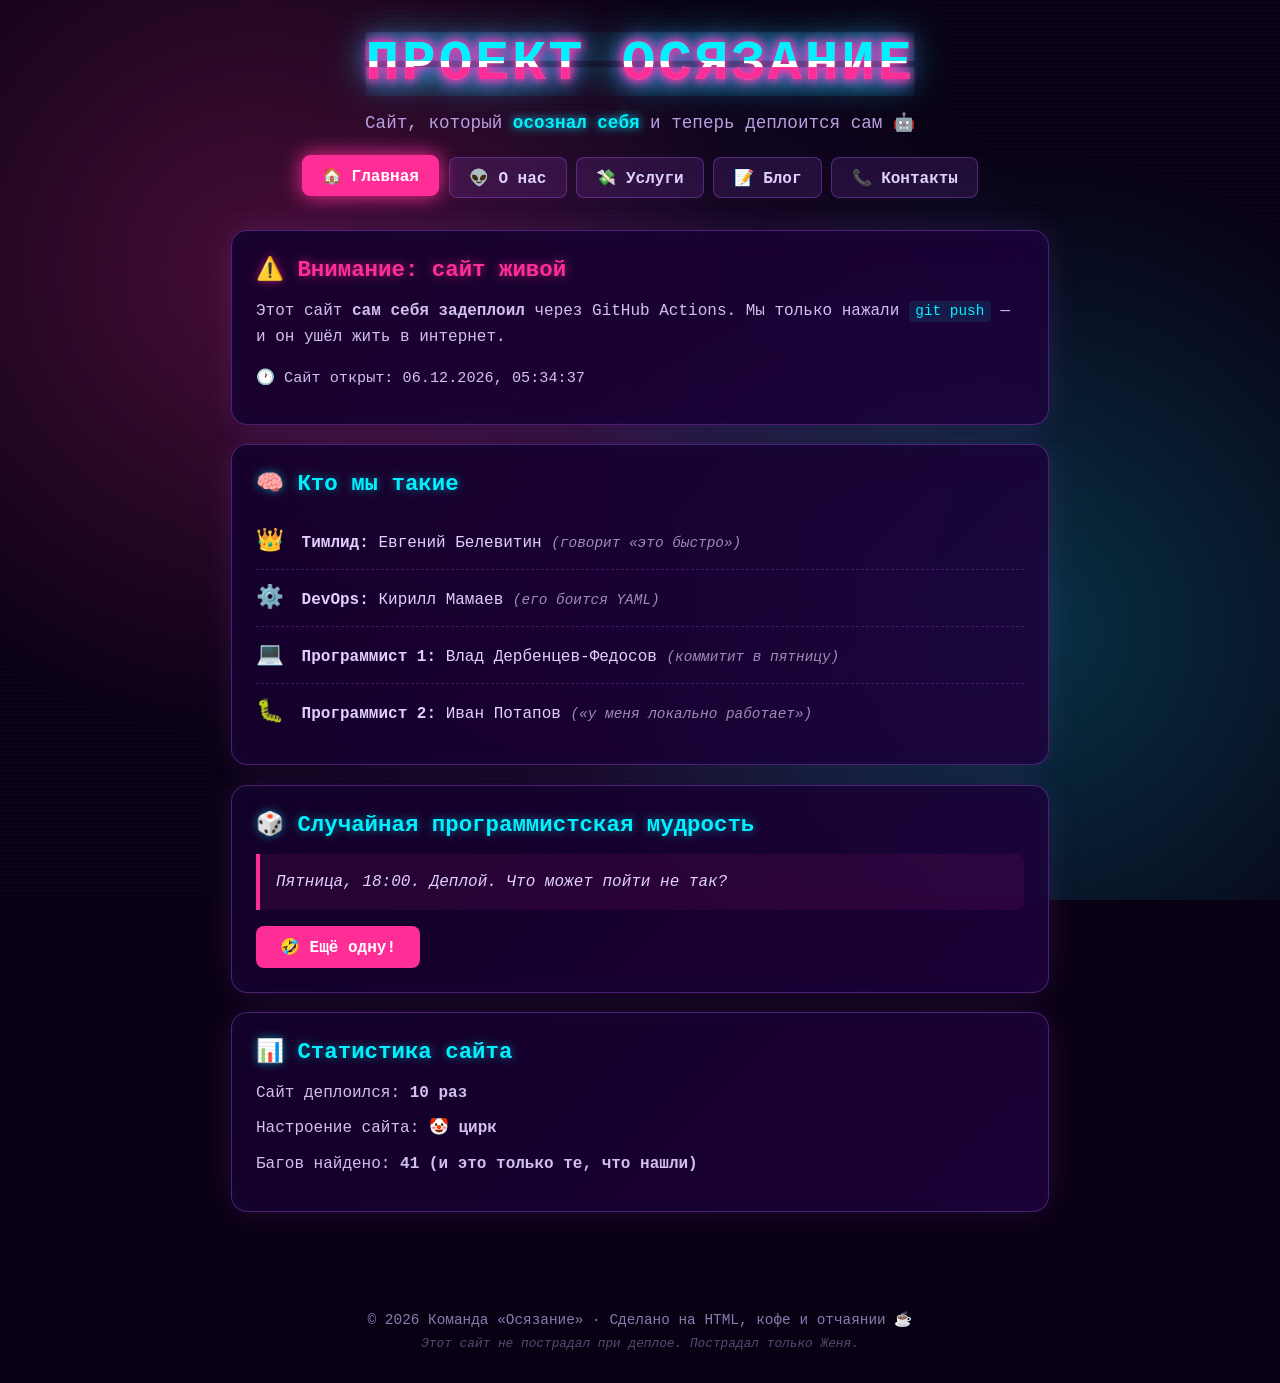
==== index.html @ dbd2ad3a "feat: initial Osazanie site structure" ====
<!DOCTYPE html>
<html lang="ru">
<head>
    <meta charset="UTF-8">
    <meta name="viewport" content="width=device-width, initial-scale=1.0">
    <title>Осязание — сайт, который себя осознал</title>
    <link rel="stylesheet" href="style.css">
    <link rel="icon" href="data:image/svg+xml,<svg xmlns='http://www.w3.org/2000/svg' viewBox='0 0 100 100'><text y='75' font-size='75'>🧠</text></svg>">
</head>
<body>
    <div class="scanlines"></div>

    <header>
        <h1 class="glitch" data-text="ПРОЕКТ ОСЯЗАНИЕ">ПРОЕКТ ОСЯЗАНИЕ</h1>
        <p class="subtitle">Сайт, который <span class="highlight">осознал себя</span> и теперь деплоится сам 🤖</p>
        <nav>
            <a href="index.html" class="active">🏠 Главная</a>
            <a href="about.html">👽 О нас</a>
            <a href="services.html">💸 Услуги</a>
            <a href="blog.html">📝 Блог</a>
            <a href="contacts.html">📞 Контакты</a>
        </nav>
    </header>

    <main>
        <section class="card hero">
            <h2>⚠️ Внимание: сайт живой</h2>
            <p>Этот сайт <strong>сам себя задеплоил</strong> через GitHub Actions. Мы только нажали <code>git push</code> — и он ушёл жить в интернет.</p>
            <p id="datetime" class="datetime"></p>
        </section>

        <section class="card">
            <h2>🧠 Кто мы такие</h2>
            <ul class="team">
                <li><span class="emoji">👑</span> <strong>Тимлид:</strong> Евгений Белевитин <em>(говорит «это быстро»)</em></li>
                <li><span class="emoji">⚙️</span> <strong>DevOps:</strong> Кирилл Мамаев <em>(его боится YAML)</em></li>
                <li><span class="emoji">💻</span> <strong>Программист 1:</strong> Влад Дербенцев-Федосов <em>(коммитит в пятницу)</em></li>
                <li><span class="emoji">🐛</span> <strong>Программист 2:</strong> Иван Потапов <em>(«у меня локально работает»)</em></li>
            </ul>
        </section>

        <section class="card funny">
            <h2>🎲 Случайная программистская мудрость</h2>
            <blockquote id="joke">Загрузка шутки...</blockquote>
            <button onclick="newJoke()">🤣 Ещё одну!</button>
        </section>

        <section class="card">
            <h2>📊 Статистика сайта</h2>
            <p>Сайт деплоился: <strong id="deploy-count">...</strong></p>
            <p>Настроение сайта: <strong id="mood">...</strong></p>
            <p>Багов найдено: <strong id="bugs">...</strong></p>
        </section>
    </main>

    <footer>
        <p>© 2026 Команда «Осязание» · Сделано на HTML, кофе и отчаянии ☕</p>
        <p class="small">Этот сайт не пострадал при деплое. Пострадал только Женя.</p>
    </footer>

    <script src="script.js"></script>
</body>
</html>
---- style.css ----
* { box-sizing: border-box; margin: 0; padding: 0; }

:root {
    --neon-pink: #ff2e97;
    --neon-cyan: #00f0ff;
    --neon-purple: #9d4edd;
    --dark: #0a0014;
}

body {
    font-family: 'Segoe UI', 'Courier New', monospace;
    background: var(--dark);
    color: #e0d0ff;
    min-height: 100vh;
    overflow-x: hidden;
    position: relative;
}

body::before {
    content: '';
    position: fixed;
    inset: 0;
    background:
        radial-gradient(circle at 20% 30%, rgba(255,46,151,0.25), transparent 40%),
        radial-gradient(circle at 80% 70%, rgba(0,240,255,0.2), transparent 40%),
        radial-gradient(circle at 50% 50%, rgba(157,78,221,0.15), transparent 60%);
    z-index: -2;
    animation: bgShift 15s ease-in-out infinite alternate;
}

@keyframes bgShift {
    0%   { transform: scale(1) rotate(0deg); }
    100% { transform: scale(1.2) rotate(5deg); }
}

.scanlines {
    position: fixed;
    inset: 0;
    background: repeating-linear-gradient(
        to bottom, transparent 0, transparent 2px,
        rgba(0,240,255,0.03) 3px, transparent 4px
    );
    pointer-events: none;
    z-index: 1;
}

header { text-align: center; padding: 2rem 1rem 1rem; position: relative; z-index: 2; }

.glitch {
    font-size: clamp(1.8rem, 5vw, 3.5rem);
    font-weight: 900;
    letter-spacing: 3px;
    color: white;
    text-shadow: 0 0 10px var(--neon-pink), 0 0 20px var(--neon-purple), 0 0 40px var(--neon-cyan);
    position: relative;
    display: inline-block;
    animation: flicker 3s infinite;
}

.glitch::before, .glitch::after {
    content: attr(data-text);
    position: absolute;
    top: 0; left: 0;
    width: 100%;
    overflow: hidden;
}

.glitch::before {
    color: var(--neon-cyan);
    animation: glitchTop 2.5s infinite;
    clip-path: polygon(0 0, 100% 0, 100% 45%, 0 45%);
}

.glitch::after {
    color: var(--neon-pink);
    animation: glitchBot 2.5s infinite;
    clip-path: polygon(0 55%, 100% 55%, 100% 100%, 0 100%);
}

@keyframes glitchTop {
    0%, 90%, 100% { transform: translate(0); }
    92% { transform: translate(-4px, -2px); }
    94% { transform: translate(4px, 2px); }
    96% { transform: translate(-2px, 1px); }
}

@keyframes glitchBot {
    0%, 90%, 100% { transform: translate(0); }
    93% { transform: translate(4px, 2px); }
    95% { transform: translate(-4px, -1px); }
    97% { transform: translate(2px, -2px); }
}

@keyframes flicker {
    0%, 19%, 21%, 23%, 25%, 54%, 56%, 100% { opacity: 1; }
    20%, 22%, 24%, 55% { opacity: 0.6; }
}

.subtitle { font-size: 1.1rem; margin: 1rem 0; color: #b8a0e0; }
.highlight { color: var(--neon-cyan); font-weight: bold; text-shadow: 0 0 10px var(--neon-cyan); }

nav { display: flex; justify-content: center; gap: 0.6rem; flex-wrap: wrap; margin-top: 1.5rem; }

nav a {
    color: #e0d0ff;
    text-decoration: none;
    padding: 0.6rem 1.2rem;
    border-radius: 8px;
    background: rgba(157, 78, 221, 0.15);
    border: 1px solid rgba(157, 78, 221, 0.4);
    transition: all 0.25s;
    font-weight: 600;
}

nav a:hover, nav a.active {
    background: var(--neon-pink);
    color: white;
    border-color: var(--neon-pink);
    box-shadow: 0 0 20px var(--neon-pink);
    transform: translateY(-2px);
}

main { max-width: 850px; margin: 0 auto; padding: 1rem 1rem 3rem; position: relative; z-index: 2; }

.card {
    background: linear-gradient(135deg, rgba(20,0,43,0.9), rgba(30,0,60,0.85));
    border: 1px solid rgba(157, 78, 221, 0.4);
    border-radius: 16px;
    padding: 1.5rem;
    margin-bottom: 1.2rem;
    box-shadow: 0 0 30px rgba(157, 78, 221, 0.15), inset 0 0 20px rgba(0, 240, 255, 0.03);
    backdrop-filter: blur(10px);
    transition: transform 0.3s, box-shadow 0.3s;
}

.card:hover {
    transform: translateY(-3px);
    box-shadow: 0 0 40px rgba(255, 46, 151, 0.3), inset 0 0 30px rgba(0, 240, 255, 0.05);
}

.card h2 { color: var(--neon-cyan); margin-bottom: 1rem; font-size: 1.4rem; text-shadow: 0 0 10px rgba(0, 240, 255, 0.5); }
.hero h2 { color: var(--neon-pink); text-shadow: 0 0 10px rgba(255, 46, 151, 0.6); }
.card p { line-height: 1.6; margin-bottom: 0.6rem; color: #d0c0f0; }
.card ul { list-style: none; padding: 0; }
.team li { padding: 0.7rem 0; border-bottom: 1px dashed rgba(157, 78, 221, 0.3); line-height: 1.5; }
.team li:last-child { border-bottom: none; }
.team .emoji { font-size: 1.4rem; margin-right: 0.5rem; }
.team em { color: #9d8ab8; font-size: 0.9rem; }

.datetime { color: var(--neon-cyan); font-family: 'Courier New', monospace; margin-top: 1rem; font-size: 0.95rem; }

.funny blockquote {
    font-style: italic;
    color: #e0d0ff;
    padding: 1rem;
    border-left: 4px solid var(--neon-pink);
    background: rgba(255, 46, 151, 0.08);
    border-radius: 0 8px 8px 0;
    margin-bottom: 1rem;
    line-height: 1.5;
    min-height: 3rem;
}

.funny button {
    background: var(--neon-pink);
    color: white;
    border: none;
    padding: 0.7rem 1.5rem;
    border-radius: 8px;
    font-size: 1rem;
    font-weight: bold;
    cursor: pointer;
    transition: all 0.25s;
    font-family: inherit;
}

.funny button:hover {
    background: var(--neon-cyan);
    color: var(--dark);
    box-shadow: 0 0 20px var(--neon-cyan);
    transform: scale(1.05);
}

code {
    background: rgba(0, 240, 255, 0.1);
    color: var(--neon-cyan);
    padding: 0.15rem 0.4rem;
    border-radius: 4px;
    font-family: 'Courier New', monospace;
    font-size: 0.9em;
}

footer { text-align: center; color: #8a7ab0; padding: 2rem 1rem; font-size: 0.9rem; position: relative; z-index: 2; }
footer .small { font-size: 0.8rem; opacity: 0.6; margin-top: 0.5rem; font-style: italic; }

@media (max-width: 500px) {
    nav a { padding: 0.5rem 0.8rem; font-size: 0.9rem; }
    .card { padding: 1.2rem; }
}
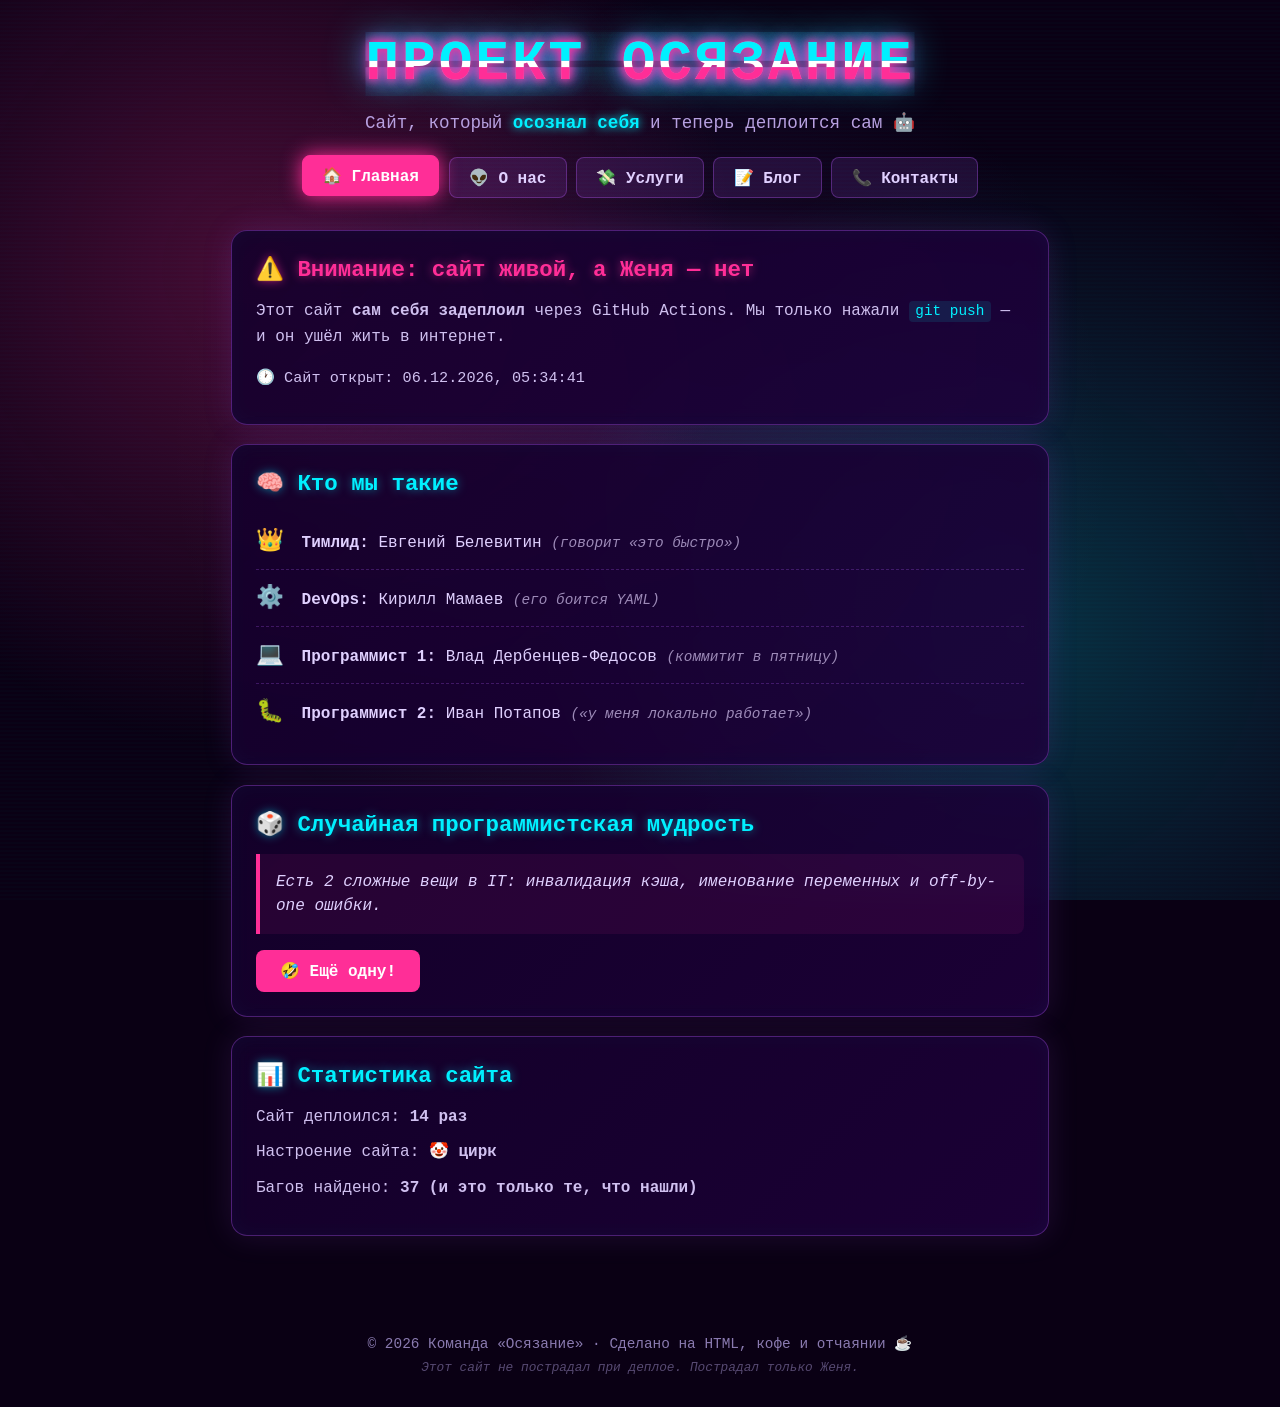
==== commit a707f9e9: "update: hero title more dramatic" ====
--- a/index.html
+++ b/index.html
@@ -24,7 +24,7 @@
 
     <main>
         <section class="card hero">
-            <h2>⚠️ Внимание: сайт живой</h2>
+            <h2>⚠️ Внимание: сайт живой, а Женя — нет</h2>
             <p>Этот сайт <strong>сам себя задеплоил</strong> через GitHub Actions. Мы только нажали <code>git push</code> — и он ушёл жить в интернет.</p>
             <p id="datetime" class="datetime"></p>
         </section>
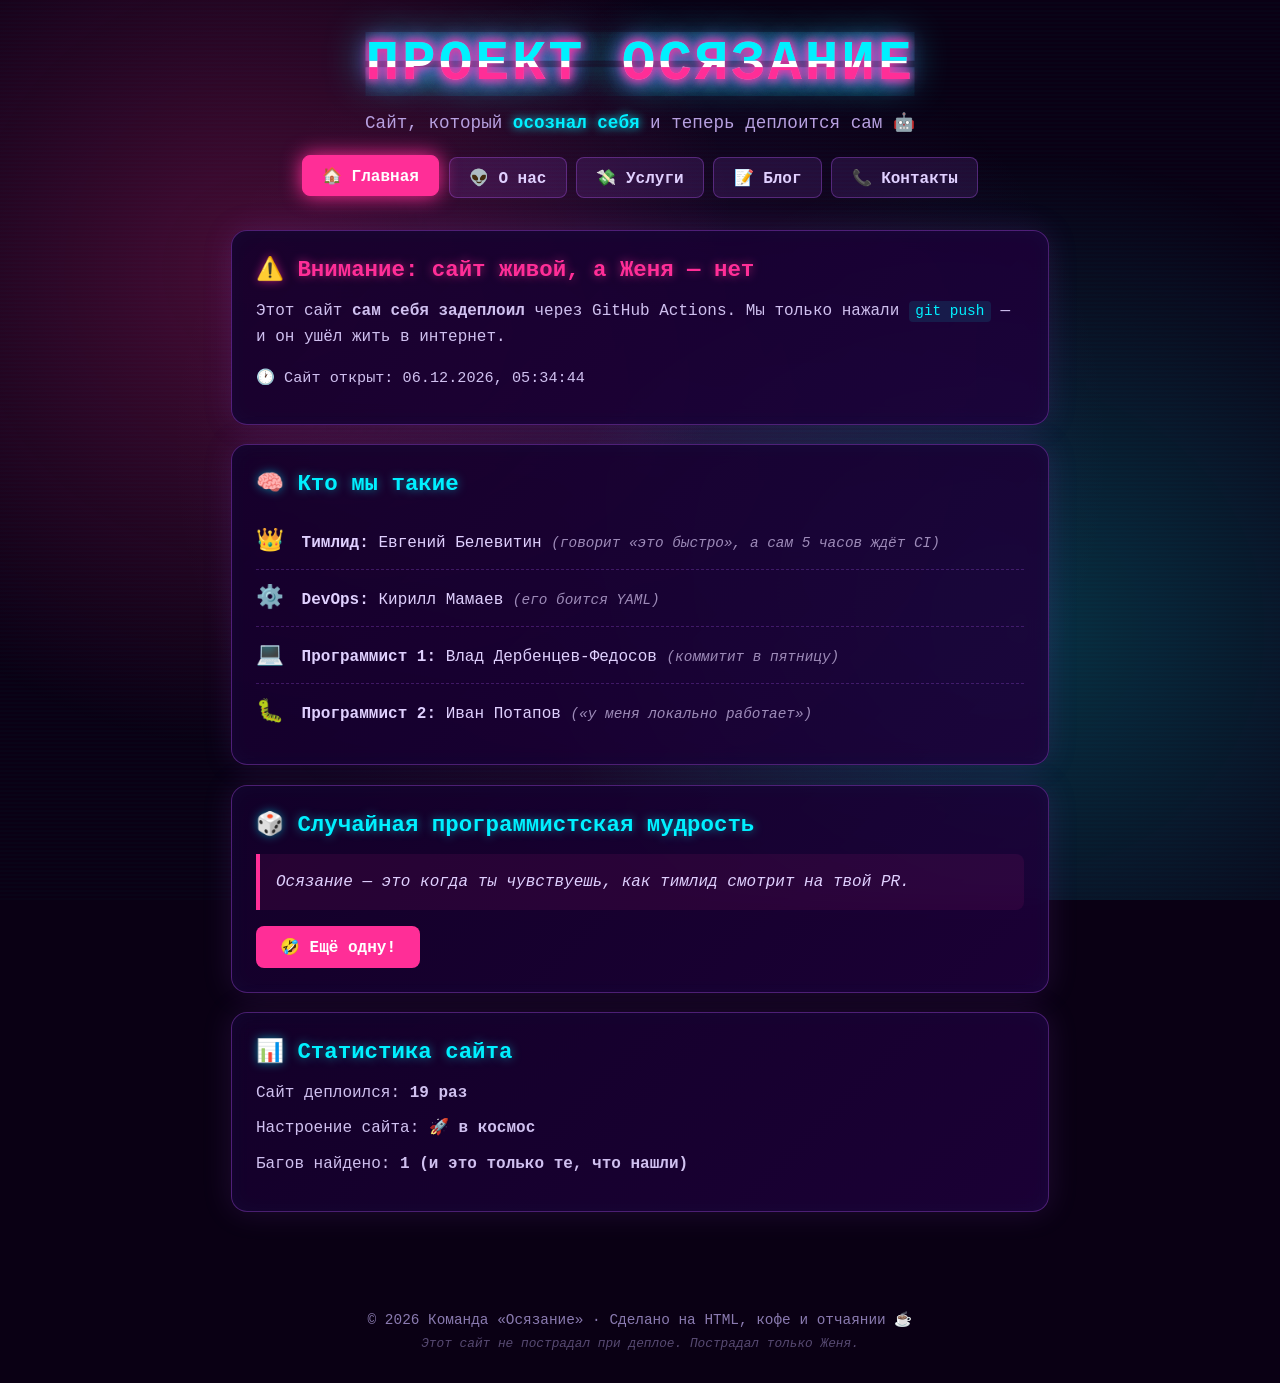
==== commit be84c86c: "update: team description more honest" ====
--- a/index.html
+++ b/index.html
@@ -32,7 +32,7 @@
         <section class="card">
             <h2>🧠 Кто мы такие</h2>
             <ul class="team">
-                <li><span class="emoji">👑</span> <strong>Тимлид:</strong> Евгений Белевитин <em>(говорит «это быстро»)</em></li>
+                <li><span class="emoji">👑</span> <strong>Тимлид:</strong> Евгений Белевитин <em>(говорит «это быстро», а сам 5 часов ждёт CI)</em></li>
                 <li><span class="emoji">⚙️</span> <strong>DevOps:</strong> Кирилл Мамаев <em>(его боится YAML)</em></li>
                 <li><span class="emoji">💻</span> <strong>Программист 1:</strong> Влад Дербенцев-Федосов <em>(коммитит в пятницу)</em></li>
                 <li><span class="emoji">🐛</span> <strong>Программист 2:</strong> Иван Потапов <em>(«у меня локально работает»)</em></li>
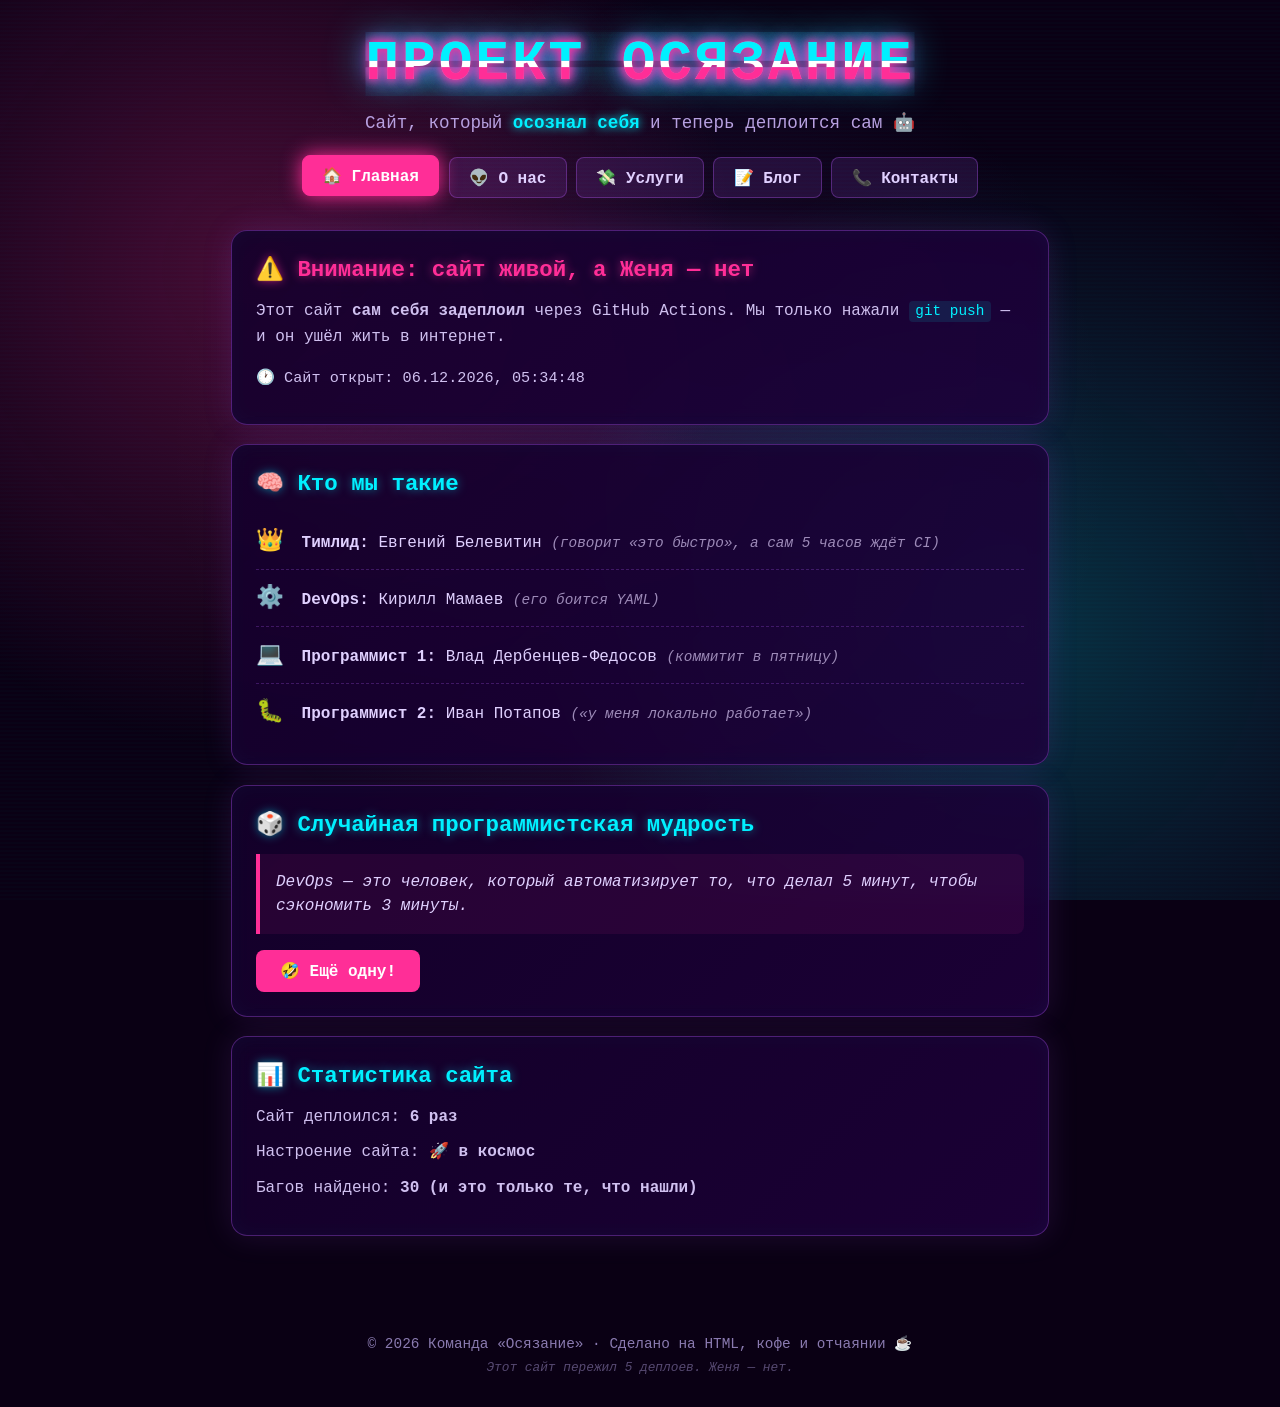
==== commit 003dfdc2: "update: footer joke final version" ====
--- a/index.html
+++ b/index.html
@@ -55,7 +55,7 @@
 
     <footer>
         <p>© 2026 Команда «Осязание» · Сделано на HTML, кофе и отчаянии ☕</p>
-        <p class="small">Этот сайт не пострадал при деплое. Пострадал только Женя.</p>
+        <p class="small">Этот сайт пережил 5 деплоев. Женя — нет.</p>
     </footer>
 
     <script src="script.js"></script>
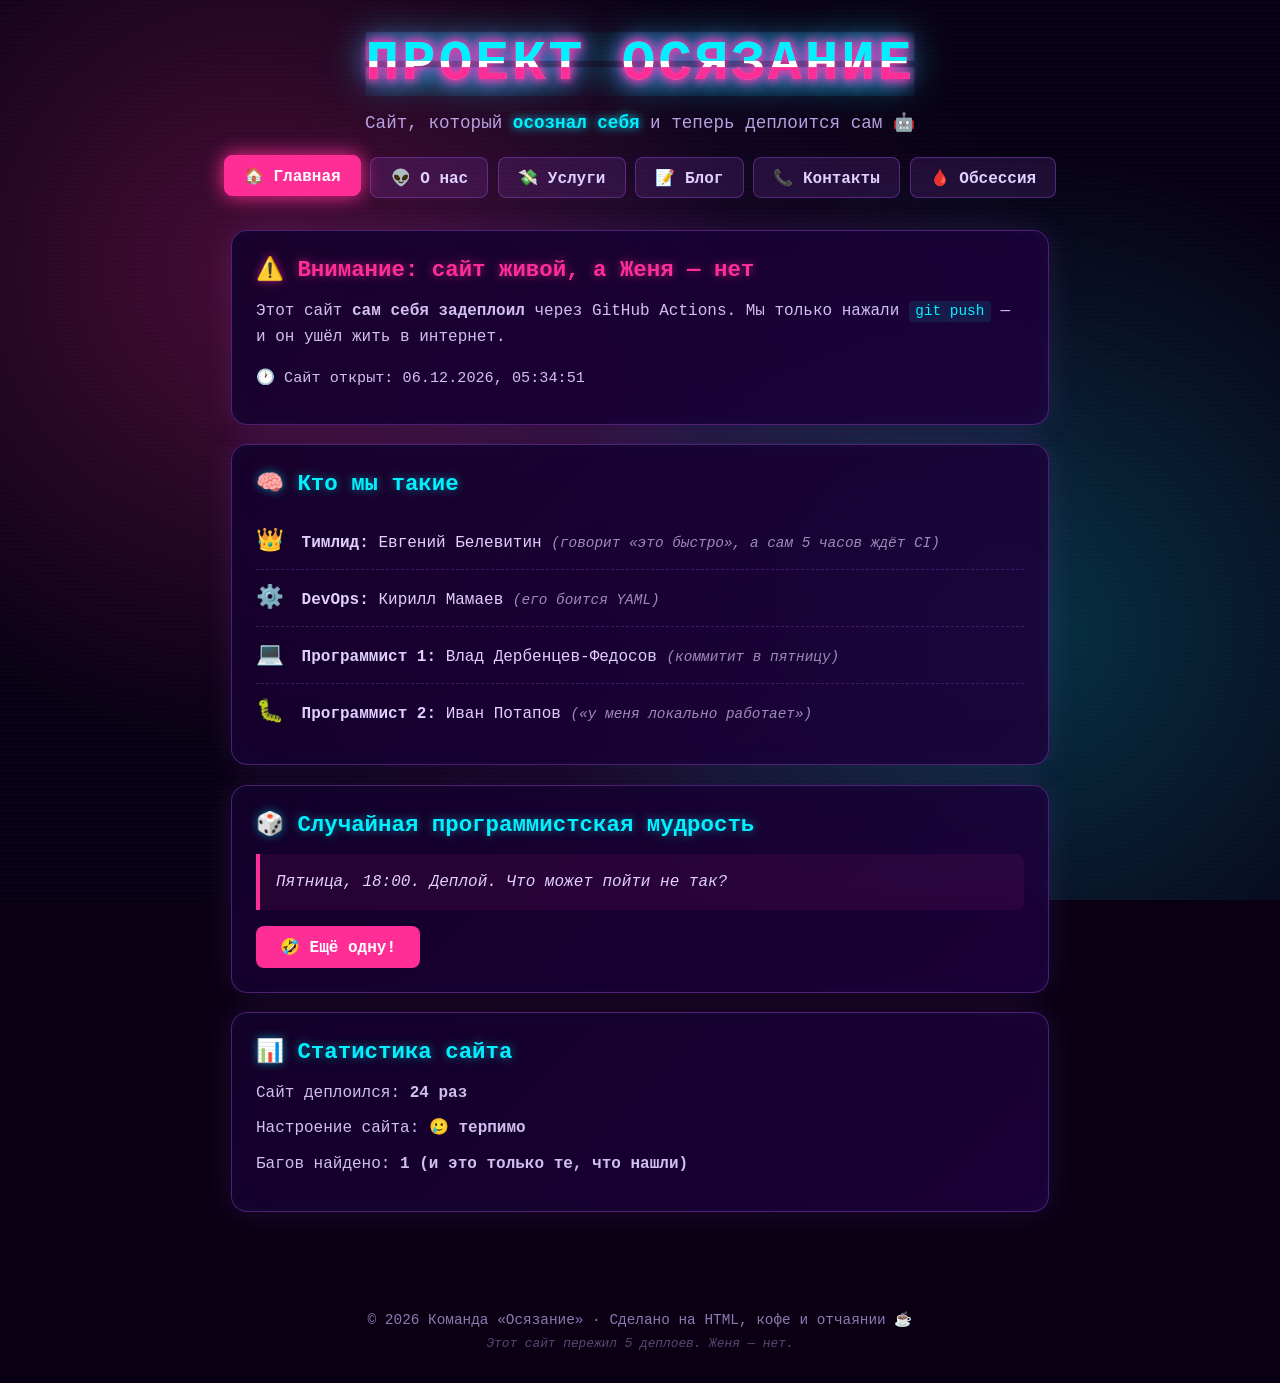
==== commit 16f25941: "fix: embed all result images as base64 to avoid CORS taint on screenshot" ====
--- a/index.html
+++ b/index.html
@@ -19,6 +19,7 @@
             <a href="services.html">💸 Услуги</a>
             <a href="blog.html">📝 Блог</a>
             <a href="contacts.html">📞 Контакты</a>
+            <a href="obsession.html">🩸 Обсессия</a>
         </nav>
     </header>
 
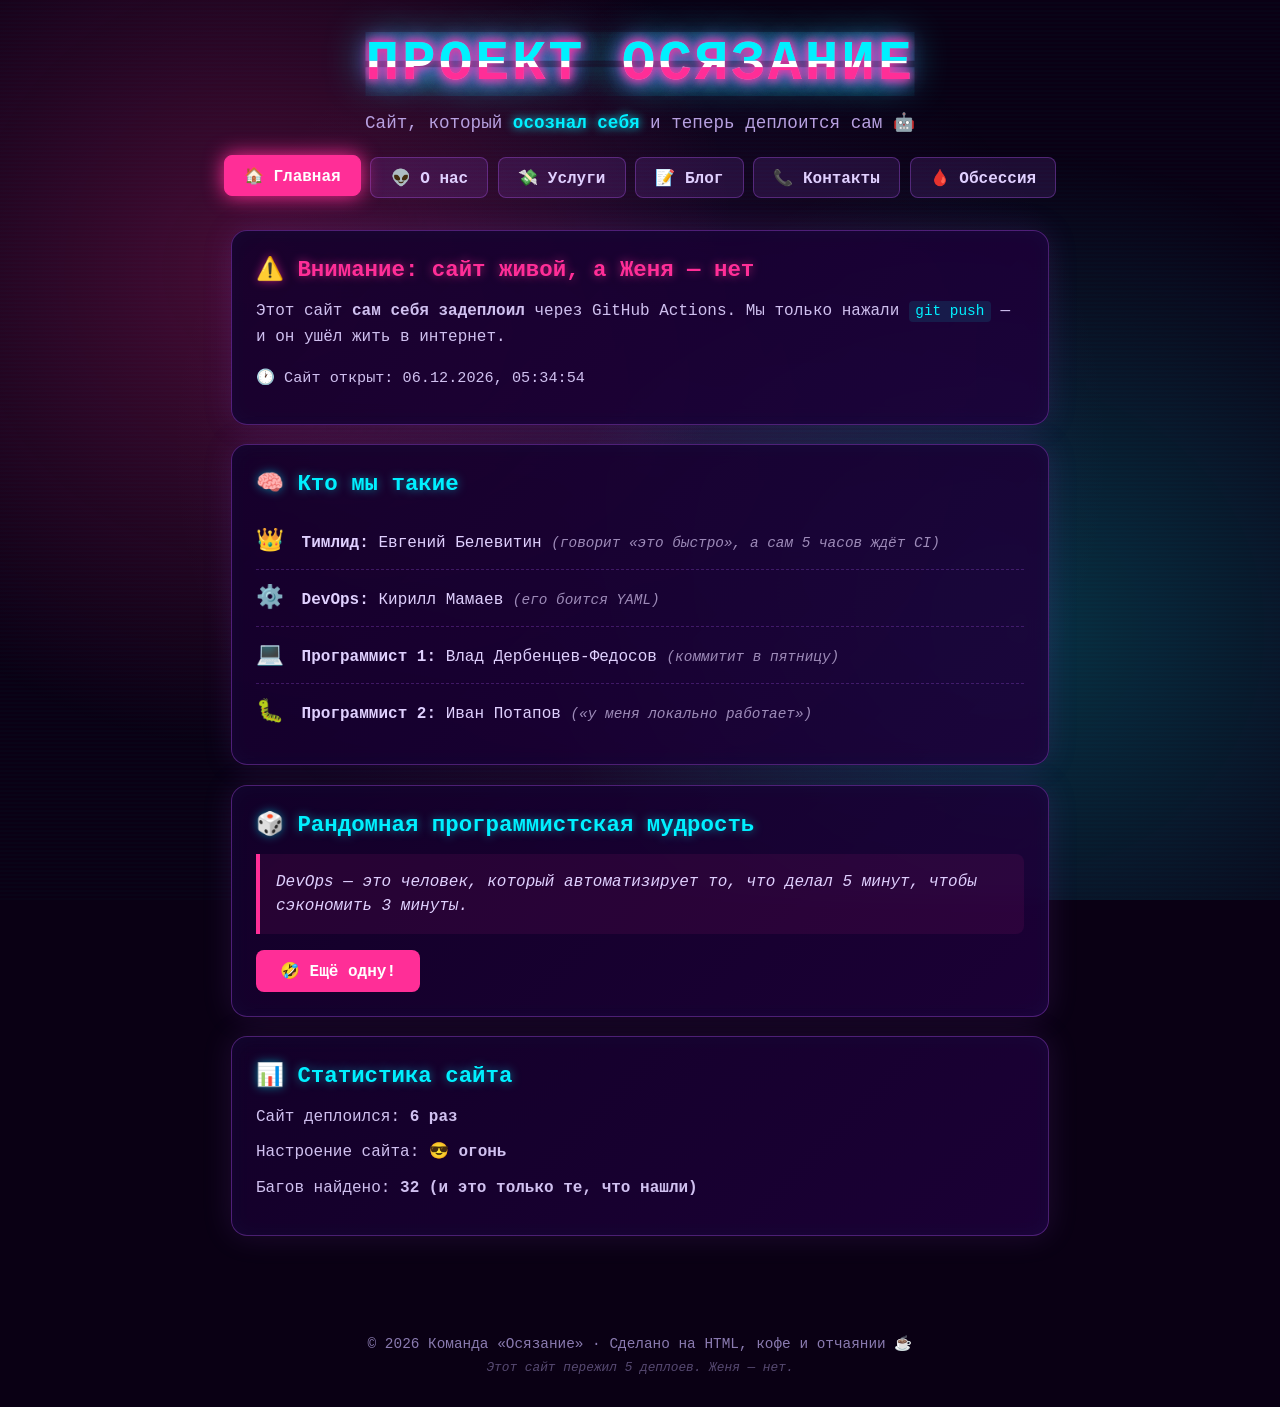
==== commit 463e067d: "Update index.html" ====
--- a/index.html
+++ b/index.html
@@ -41,7 +41,7 @@
         </section>
 
         <section class="card funny">
-            <h2>🎲 Случайная программистская мудрость</h2>
+            <h2>🎲 Рандомная программистская мудрость</h2>
             <blockquote id="joke">Загрузка шутки...</blockquote>
             <button onclick="newJoke()">🤣 Ещё одну!</button>
         </section>
@@ -61,4 +61,4 @@
 
     <script src="script.js"></script>
 </body>
-</html>+</html>
